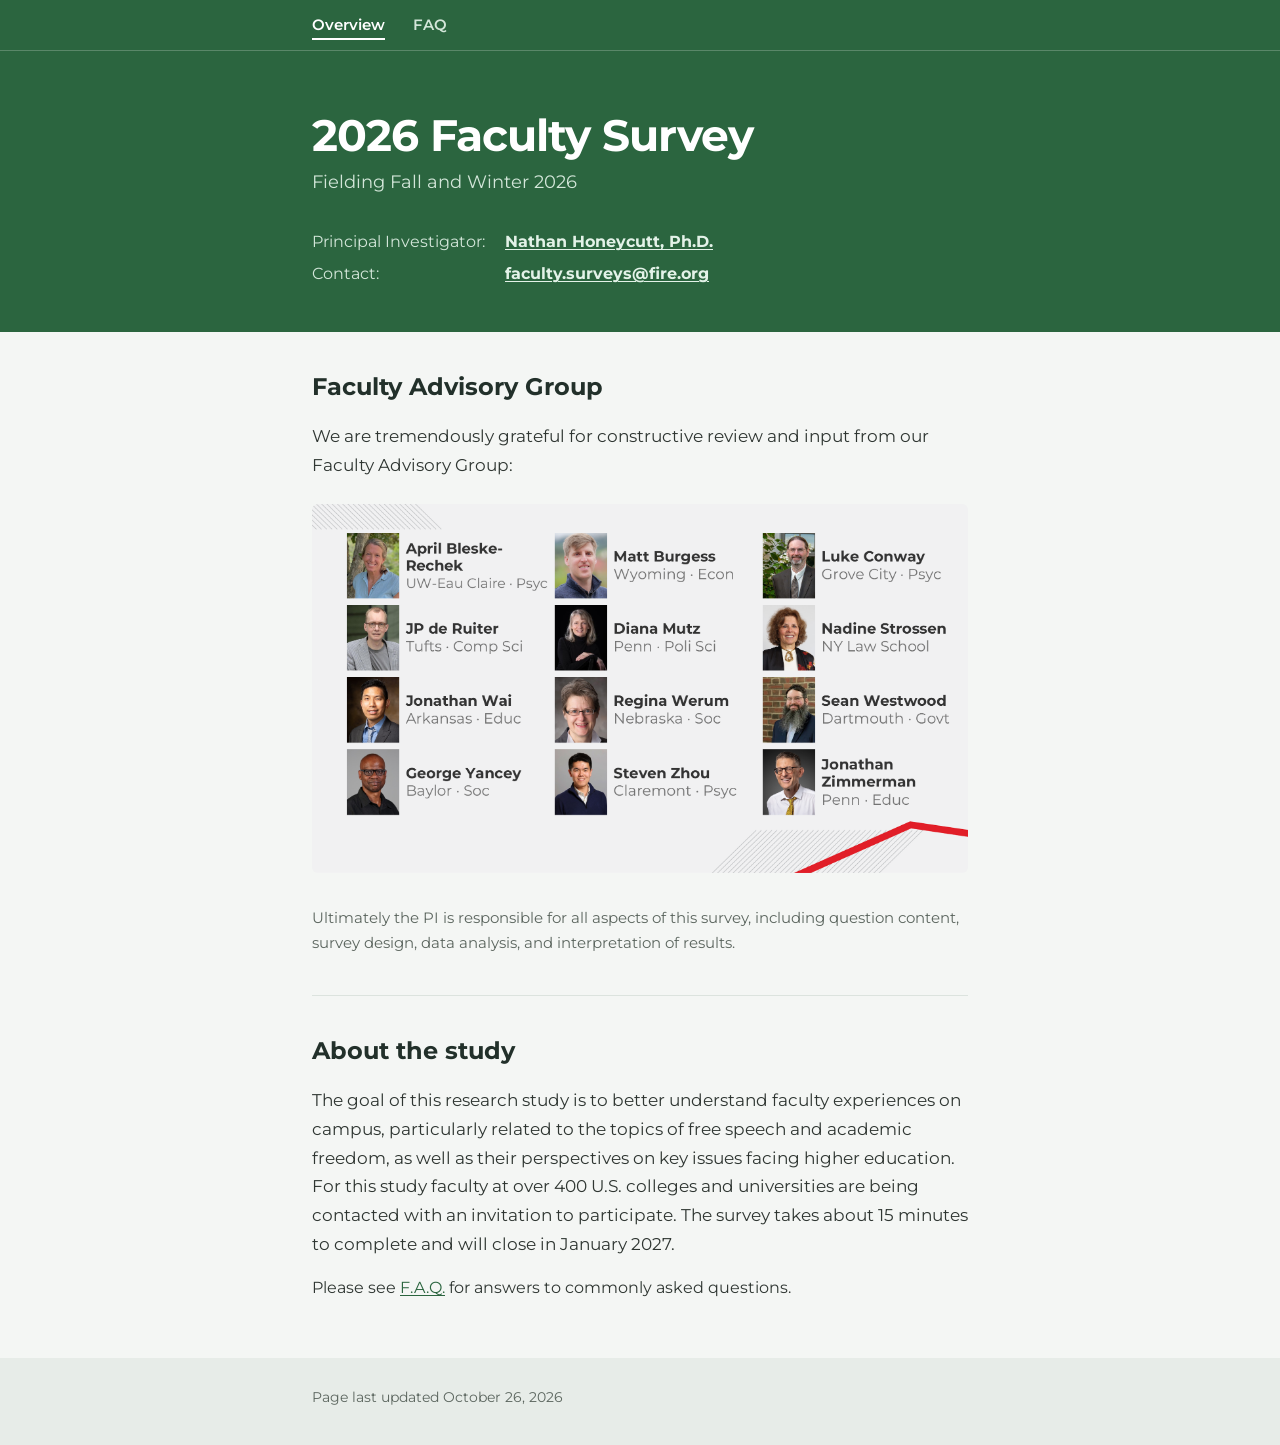
==== index.html @ 8ca9c211 "Add files via upload" ====
<!DOCTYPE html>
<html lang="en">
<head>
<meta charset="utf-8">
<meta name="viewport" content="width=device-width, initial-scale=1">
<title>2026 Faculty Survey</title>
<meta name="description" content="Information about the 2026 Faculty Survey: the study and the faculty advisory group.">
<link rel="preconnect" href="https://fonts.googleapis.com">
<link rel="preconnect" href="https://fonts.gstatic.com" crossorigin>
<link href="https://fonts.googleapis.com/css2?family=Montserrat:ital,wght@0,400;0,600;0,700;1,400&display=swap" rel="stylesheet">
<link rel="icon" href="favicon.svg" type="image/svg+xml">
<link rel="icon" href="favicon.png" type="image/png">
<link rel="apple-touch-icon" href="favicon.png">
<link rel="stylesheet" href="style.css">
</head>
<body>

<nav class="topnav" aria-label="Site">
  <div class="wrap">
    <ul>
      <li><a href="index.html" aria-current="page">Overview</a></li>
      <li><a href="faq.html">FAQ</a></li>
    </ul>
  </div>
</nav>

<header class="masthead">
  <div class="wrap">
    <h1>2026 Faculty Survey</h1>
    <p class="fielding">Fielding Fall and Winter 2026</p>
    <dl class="details">
      <dt>Principal Investigator:</dt>
      <dd><a href="https://www.fire.org/about-us/our-team/nathan-honeycutt?category=1582">Nathan Honeycutt, Ph.D.</a></dd>
      <dt>Contact:</dt>
      <dd><a href="mailto:faculty.surveys@fire.org">faculty.surveys@fire.org</a></dd>
    </dl>
  </div>
</header>

<main class="wrap">

  <section aria-labelledby="advisors-heading">
    <h2 id="advisors-heading">Faculty Advisory Group</h2>
    <p class="lede">We are tremendously grateful for constructive review and input from our Faculty Advisory Group:</p>

    <!-- Advisory group image. To replace it, upload a new file to the images folder with the same name. -->
    <a class="zoom" href="images/advisory_group.png" aria-label="Enlarge the Faculty Advisory Group image">
      <img class="group-image" src="images/advisory_group.png" alt="Faculty Advisory Group: April Bleske-Rechek, Wisconsin, Psychology; Matt Burgess, Wyoming, Economics; Luke Conway, Grove City, Psychology; JP DeRuiter, Tufts, Computer Science; Diana Mutz, Penn, Political Science; Nadine Strossen, New York Law School; Jonathan Wai, Arkansas, Education; Regina Werum, Nebraska, Sociology; Sean Westwood, Dartmouth, Government; George Yancey, Baylor, Sociology; Steven Zhou, Claremont, Psychology; Jonathan Zimmerman, Penn, Education.">
    </a>
    <dialog class="lightbox" id="group-lightbox" aria-label="Faculty Advisory Group image, enlarged">
      <button class="lightbox-close" type="button" aria-label="Close">&times;</button>
      <div class="lightbox-inner">
        <img src="images/advisory_group.png" alt="Faculty Advisory Group: April Bleske-Rechek, Wisconsin, Psychology; Matt Burgess, Wyoming, Economics; Luke Conway, Grove City, Psychology; JP DeRuiter, Tufts, Computer Science; Diana Mutz, Penn, Political Science; Nadine Strossen, New York Law School; Jonathan Wai, Arkansas, Education; Regina Werum, Nebraska, Sociology; Sean Westwood, Dartmouth, Government; George Yancey, Baylor, Sociology; Steven Zhou, Claremont, Psychology; Jonathan Zimmerman, Penn, Education.">
      </div>
    </dialog>

    <p class="note">Ultimately the PI is responsible for all aspects of this survey, including question content, survey design, data analysis, and interpretation of results.</p>
  </section>

  <section aria-labelledby="about-heading">
    <h2 id="about-heading">About the study</h2>
    <p class="lede">The goal of this research study is to better understand faculty experiences on campus, particularly related to the topics of free speech and academic freedom, as well as their perspectives on key issues facing higher education. For this study faculty at over 400 U.S. colleges and universities are being contacted with an invitation to participate. The survey takes about 15 minutes to complete and will close in January 2027.</p>
    <p>Please see <a href="faq.html">F.A.Q.</a> for answers to commonly asked questions.</p>
  </section>

</main>

<footer>
  <div class="wrap">
    <p>Page last updated October 26, 2026</p>
  </div>
</footer>

<script>
  (function () {
    var link = document.querySelector('.zoom');
    var box = document.getElementById('group-lightbox');
    if (!link || !box || typeof box.showModal !== 'function') return; // falls back to opening the image itself
    link.addEventListener('click', function (e) { e.preventDefault(); box.showModal(); });
    box.querySelector('.lightbox-close').addEventListener('click', function () { box.close(); });
    box.addEventListener('click', function (e) { if (e.target === box || e.target.classList.contains('lightbox-inner')) box.close(); });
  })();
</script>
<!-- Cloudflare Web Analytics --><script type='module' src='https://static.cloudflareinsights.com/beacon.min.js' data-cf-beacon='{"token": "2f7d5386d03c4ee5ba203dc6de706278"}'></script><!-- End Cloudflare Web Analytics -->
</body>
</html>
---- style.css ----
:root {
  /* Colors: change these to recolor both pages */
  --band: #2B653F;          /* top band background */
  --band-text: #FFFFFF;
  --band-muted: #D3E6D9;
  --band-link: #E3F2E8;
  --band-rule: rgba(255,255,255,0.22);
  --band-mark: #FFFFFF;     /* current-page underline in the top bar */
  --page: #F4F6F4;          /* page background */
  --ink: #22302A;            /* headings */
  --text: #2F3632;          /* body text */
  --muted: #5C665F;
  --rule: #DCE3DE;          /* divider lines */
  --foot: #E7ECE8;          /* footer background */
  --accent: #2B653F;      /* links */
  --display: "Montserrat", Arial, "Helvetica Neue", Helvetica, sans-serif;
  --sans: "Montserrat", Arial, "Helvetica Neue", Helvetica, sans-serif;
  color-scheme: light;
}

* { box-sizing: border-box; }
html { -webkit-text-size-adjust: 100%; scroll-behavior: smooth; }
@media (prefers-reduced-motion: reduce) { html { scroll-behavior: auto; } }

body {
  margin: 0;
  background: var(--page);
  color: var(--text);
  font-family: var(--sans);
  font-size: 1rem;
  line-height: 1.65;
}

.wrap { max-width: 44rem; margin: 0 auto; padding: 0 1.5rem; }

a { color: var(--accent); text-underline-offset: 0.15em; }
a:hover { color: var(--ink); }
.faq summary:hover, .faq details[open] summary { color: var(--accent); }
a:focus-visible, summary:focus-visible {
  outline: 3px solid var(--accent);
  outline-offset: 3px;
  border-radius: 2px;
}

/* Top band: navigation + page title */
.topnav, .masthead { background: var(--band); color: var(--band-text); }
.topnav { border-bottom: 1px solid var(--band-rule); }
.topnav ul { list-style: none; margin: 0; padding: 0.75rem 0; display: flex; gap: 1.75rem; }
.topnav a { color: var(--band-muted); text-decoration: none; font-weight: 600; font-size: 0.95rem; padding: 0.25rem 0; }
.topnav a:hover { color: var(--band-text); }
.topnav a[aria-current="page"] { color: var(--band-text); border-bottom: 2px solid var(--band-mark); }
.topnav a:focus-visible, .masthead a:focus-visible { outline-color: var(--band-text); }

.masthead { padding: 3.75rem 0 2.75rem; }
.masthead a { color: var(--band-link); }
.masthead a:hover { color: var(--band-text); }
.masthead .series { margin: 0 0 0.5rem; font-size: 1rem; }
.masthead h1 {
  font-family: var(--display);
  font-weight: 700;
  font-size: clamp(2rem, 5.5vw, 2.75rem);
  line-height: 1.1;
  letter-spacing: -0.02em;
  color: var(--band-text);
  margin: 0 0 0.5rem;
}
.masthead .fielding { font-family: var(--display); font-size: 1.125rem; color: var(--band-muted); margin: 0 0 2rem; }
.masthead .series.fielding { margin-bottom: 0.5rem; }
.details { margin: 0; display: grid; grid-template-columns: max-content 1fr; gap: 0.35rem 1.25rem; }
.details dt { color: var(--band-muted); }
.details dd { margin: 0; color: var(--band-text); font-weight: 700; }

/* Sections */
main { padding-bottom: 1rem; }
section { padding: 2.5rem 0; }
section + section { border-top: 1px solid var(--rule); }
.faq-page { padding-top: 1.5rem; }

h2 {
  font-family: var(--display);
  font-weight: 700;
  font-size: 1.5rem;
  line-height: 1.25;
  color: var(--ink);
  margin: 0 0 1.25rem;
}

p { margin: 0 0 1rem; }
.lede { font-size: 1.0625rem; line-height: 1.7; }
.note { font-size: 0.95rem; color: var(--muted); margin-top: 2rem; margin-bottom: 0; }

/* Advisory group */
.group-image { display: block; width: 100%; height: auto; border-radius: 6px; }
.zoom { display: block; position: relative; margin-top: 1.5rem; cursor: zoom-in; text-decoration: none; }

/* Enlarged image view */
.lightbox { border: 0; padding: 0; background: transparent; max-width: none; max-height: none; width: 100vw; height: 100vh; margin: 0; }
.lightbox::backdrop { background: rgba(15,22,18,0.94); }
.lightbox-inner { width: 100%; height: 100%; display: flex; align-items: center; justify-content: center; overflow: auto; padding: 3.5rem 1rem 1rem; box-sizing: border-box; }
.lightbox-inner img { display: block; max-width: 96vw; max-height: 88vh; width: auto; height: auto; border-radius: 6px; }
.lightbox-close {
  position: fixed; top: 0.75rem; right: 0.75rem; z-index: 1;
  width: 2.75rem; height: 2.75rem; border: 0; border-radius: 50%;
  background: rgba(255,255,255,0.92); color: #000000; font-size: 1.75rem; line-height: 1; cursor: pointer;
}
.lightbox-close:focus-visible { outline: 3px solid #FFFFFF; outline-offset: 2px; }
/* On phones the enlarged image is wider than the screen so names are readable; swipe to pan */
@media (max-width: 40rem) {
  .lightbox-inner { justify-content: flex-start; }
  .lightbox-inner img { max-width: none; max-height: none; width: 960px; }
}

/* FAQ */
.faq { border-top: 1px solid var(--rule); }
.faq details { border-bottom: 1px solid var(--rule); }
.faq summary {
  list-style: none;
  cursor: pointer;
  display: flex;
  justify-content: space-between;
  align-items: baseline;
  gap: 1rem;
  padding: 1rem 0;
  font-weight: 700;
  color: var(--ink);
}
.faq summary::-webkit-details-marker { display: none; }
.faq summary::after { content: "+"; flex-shrink: 0; font-weight: 400; font-size: 1.4rem; line-height: 1; color: var(--accent); }
.faq details[open] summary::after { content: "\2212"; }
.faq summary:hover { color: var(--accent); }
.faq .answer { padding: 0 2rem 1.25rem 0; }
.faq .answer p:last-child { margin-bottom: 0; }

/* Footer */
footer { background: var(--foot); padding: 1.75rem 0 2.25rem; font-size: 0.9rem; color: var(--muted); }
footer p { margin: 0; }

@media (max-width: 30rem) {
  .masthead { padding: 2.75rem 0 2rem; }
  .details { grid-template-columns: 1fr; gap: 0; }
  .details dd { margin-bottom: 0.6rem; }
  .faq .answer { padding-right: 0; }
}
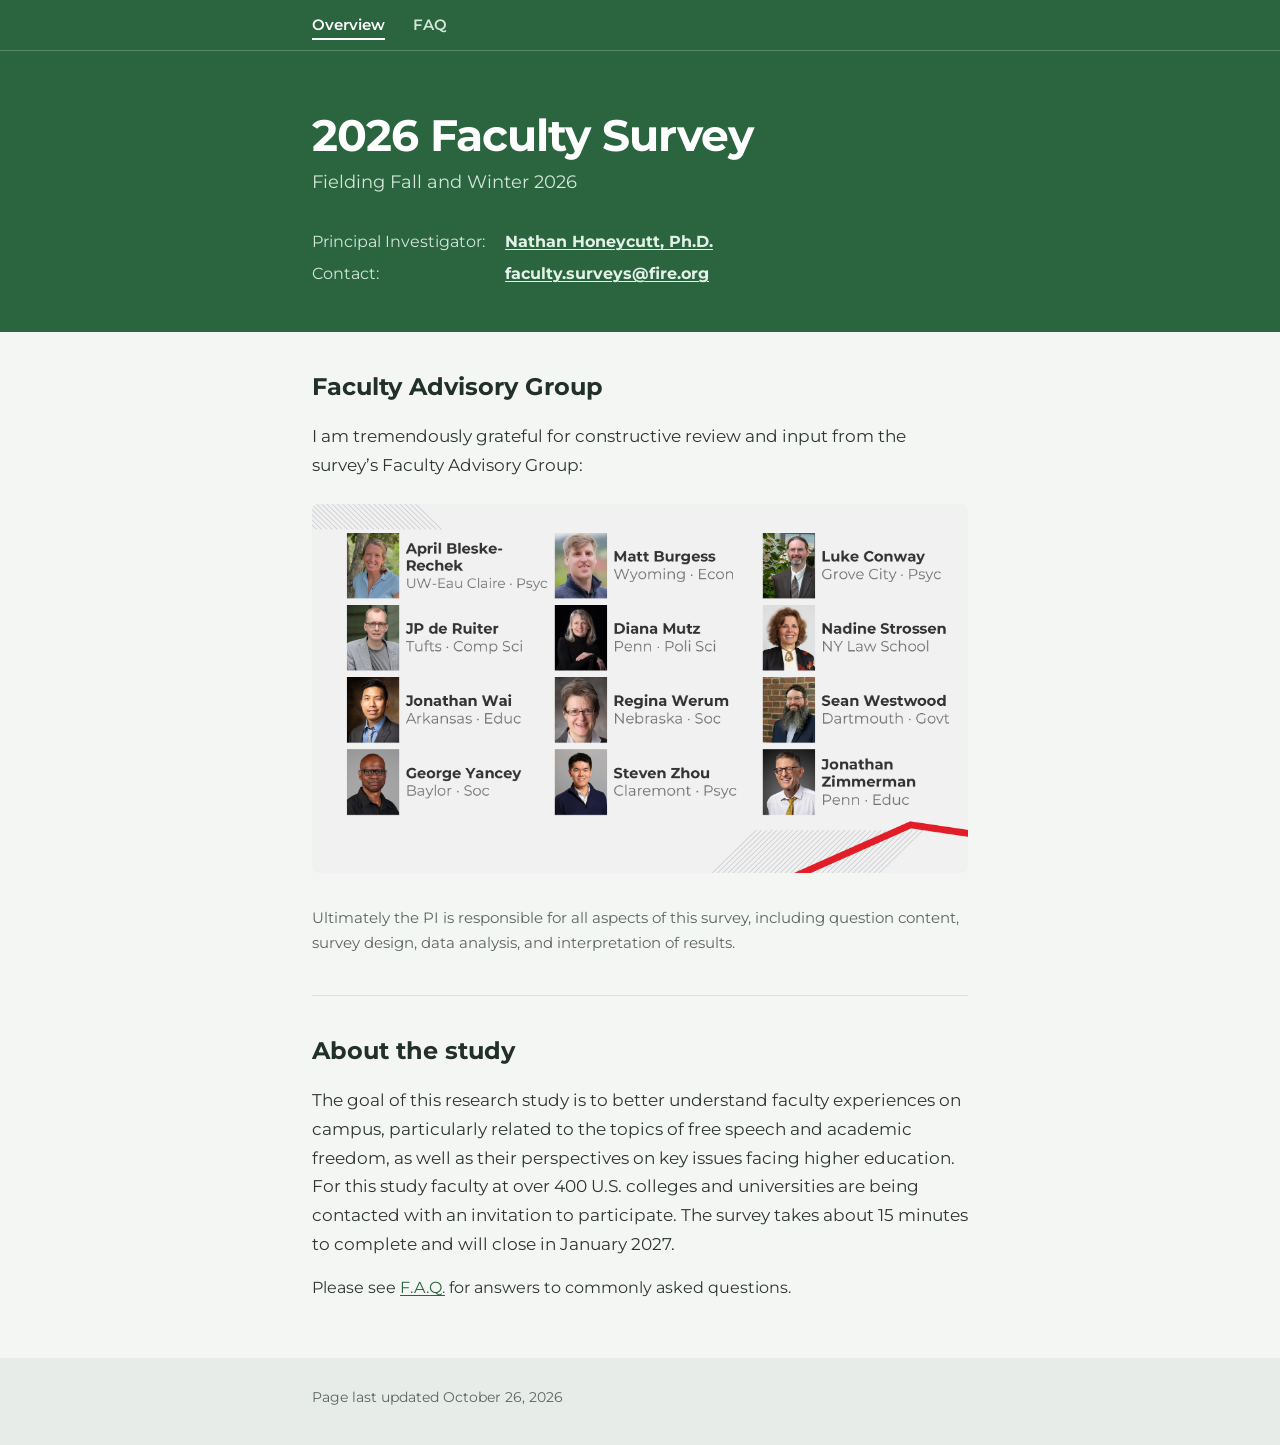
==== commit 244e458a: "Add files via upload" ====
--- a/index.html
+++ b/index.html
@@ -41,7 +41,7 @@
 
   <section aria-labelledby="advisors-heading">
     <h2 id="advisors-heading">Faculty Advisory Group</h2>
-    <p class="lede">We are tremendously grateful for constructive review and input from our Faculty Advisory Group:</p>
+    <p class="lede">I am tremendously grateful for constructive review and input from the survey’s Faculty Advisory Group:</p>
 
     <!-- Advisory group image. To replace it, upload a new file to the images folder with the same name. -->
     <a class="zoom" href="images/advisory_group.png" aria-label="Enlarge the Faculty Advisory Group image">
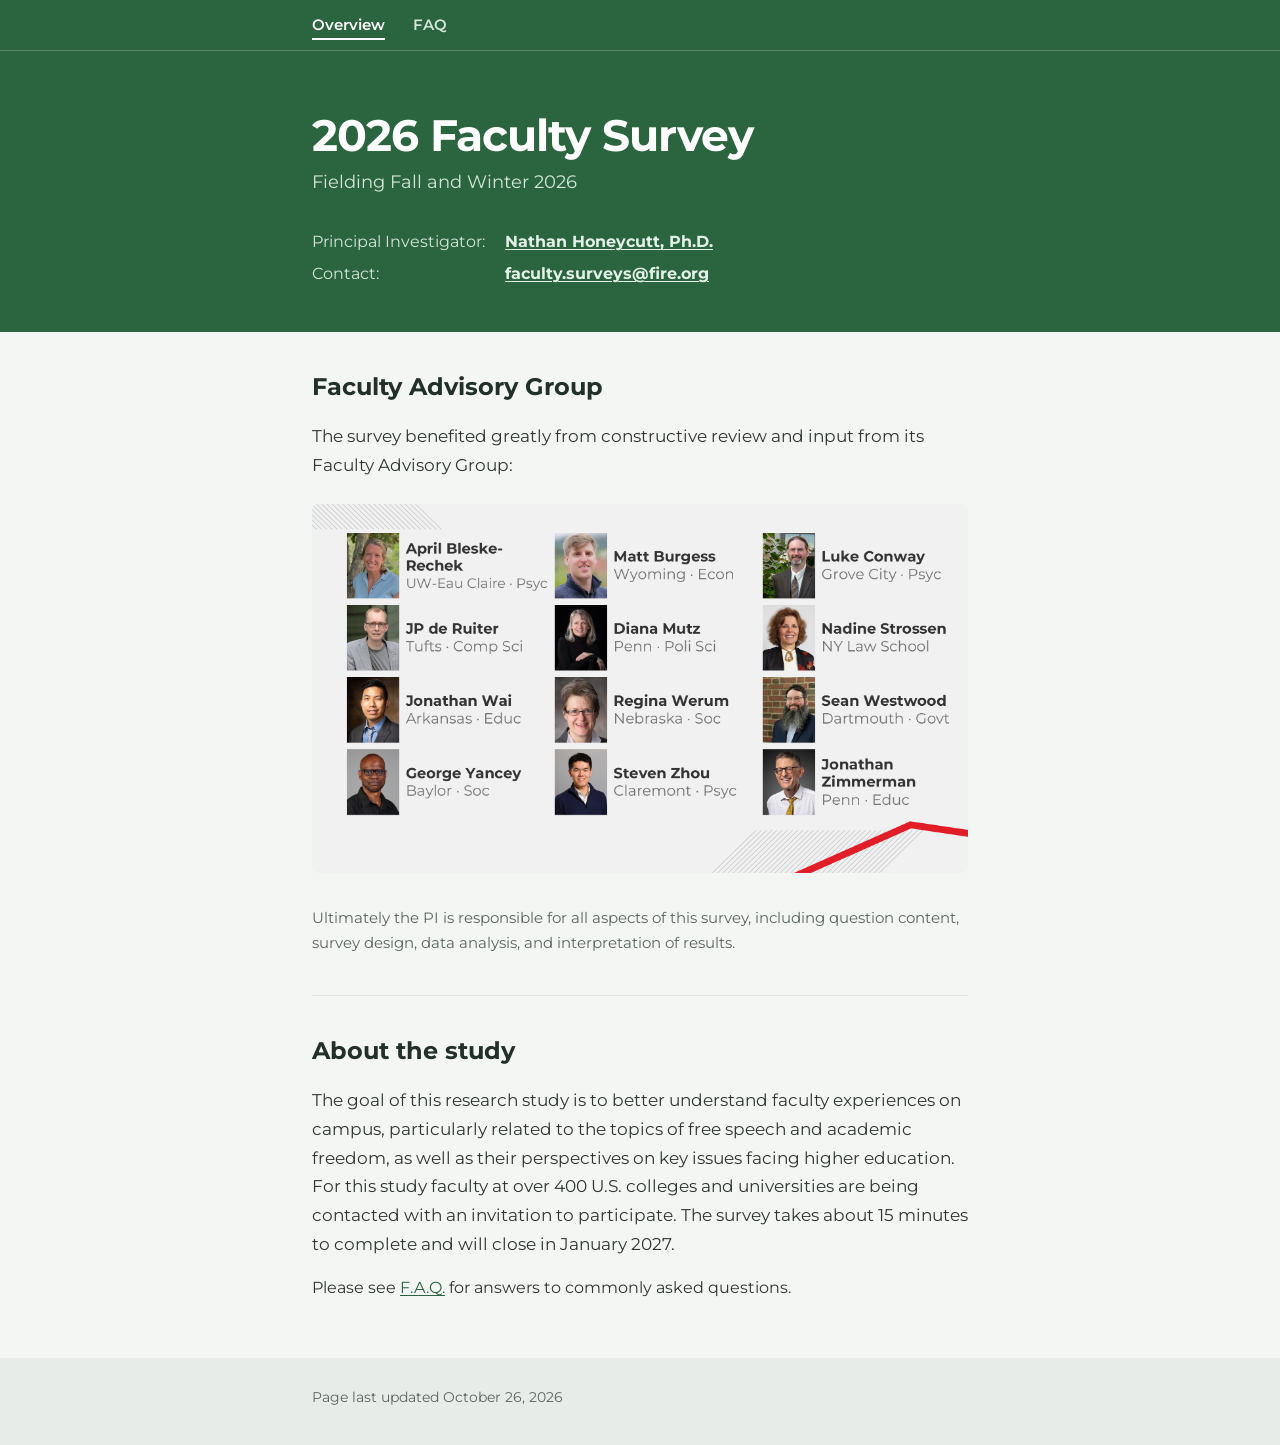
==== commit f4d08019: "Add files via upload" ====
--- a/index.html
+++ b/index.html
@@ -41,7 +41,7 @@
 
   <section aria-labelledby="advisors-heading">
     <h2 id="advisors-heading">Faculty Advisory Group</h2>
-    <p class="lede">I am tremendously grateful for constructive review and input from the survey’s Faculty Advisory Group:</p>
+    <p class="lede">The survey benefited greatly from constructive review and input from its Faculty Advisory Group:</p>
 
     <!-- Advisory group image. To replace it, upload a new file to the images folder with the same name. -->
     <a class="zoom" href="images/advisory_group.png" aria-label="Enlarge the Faculty Advisory Group image">
